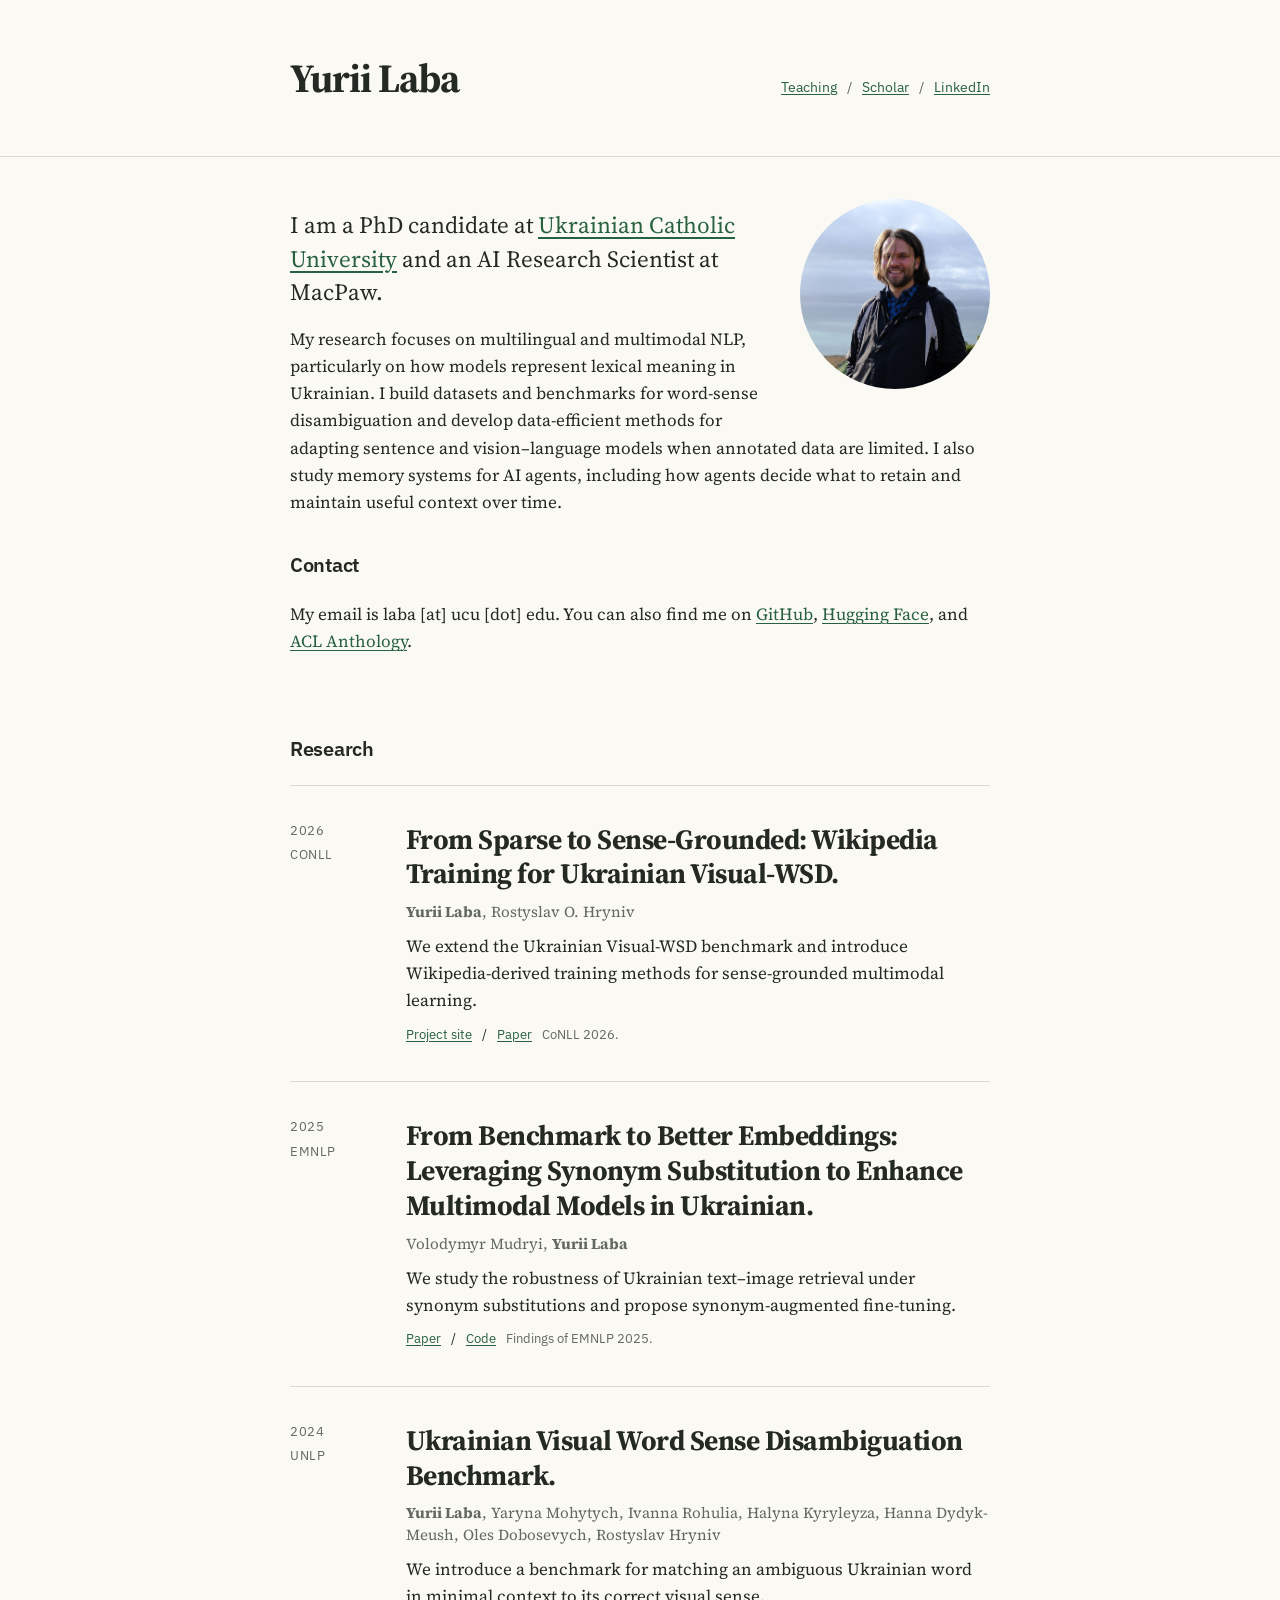
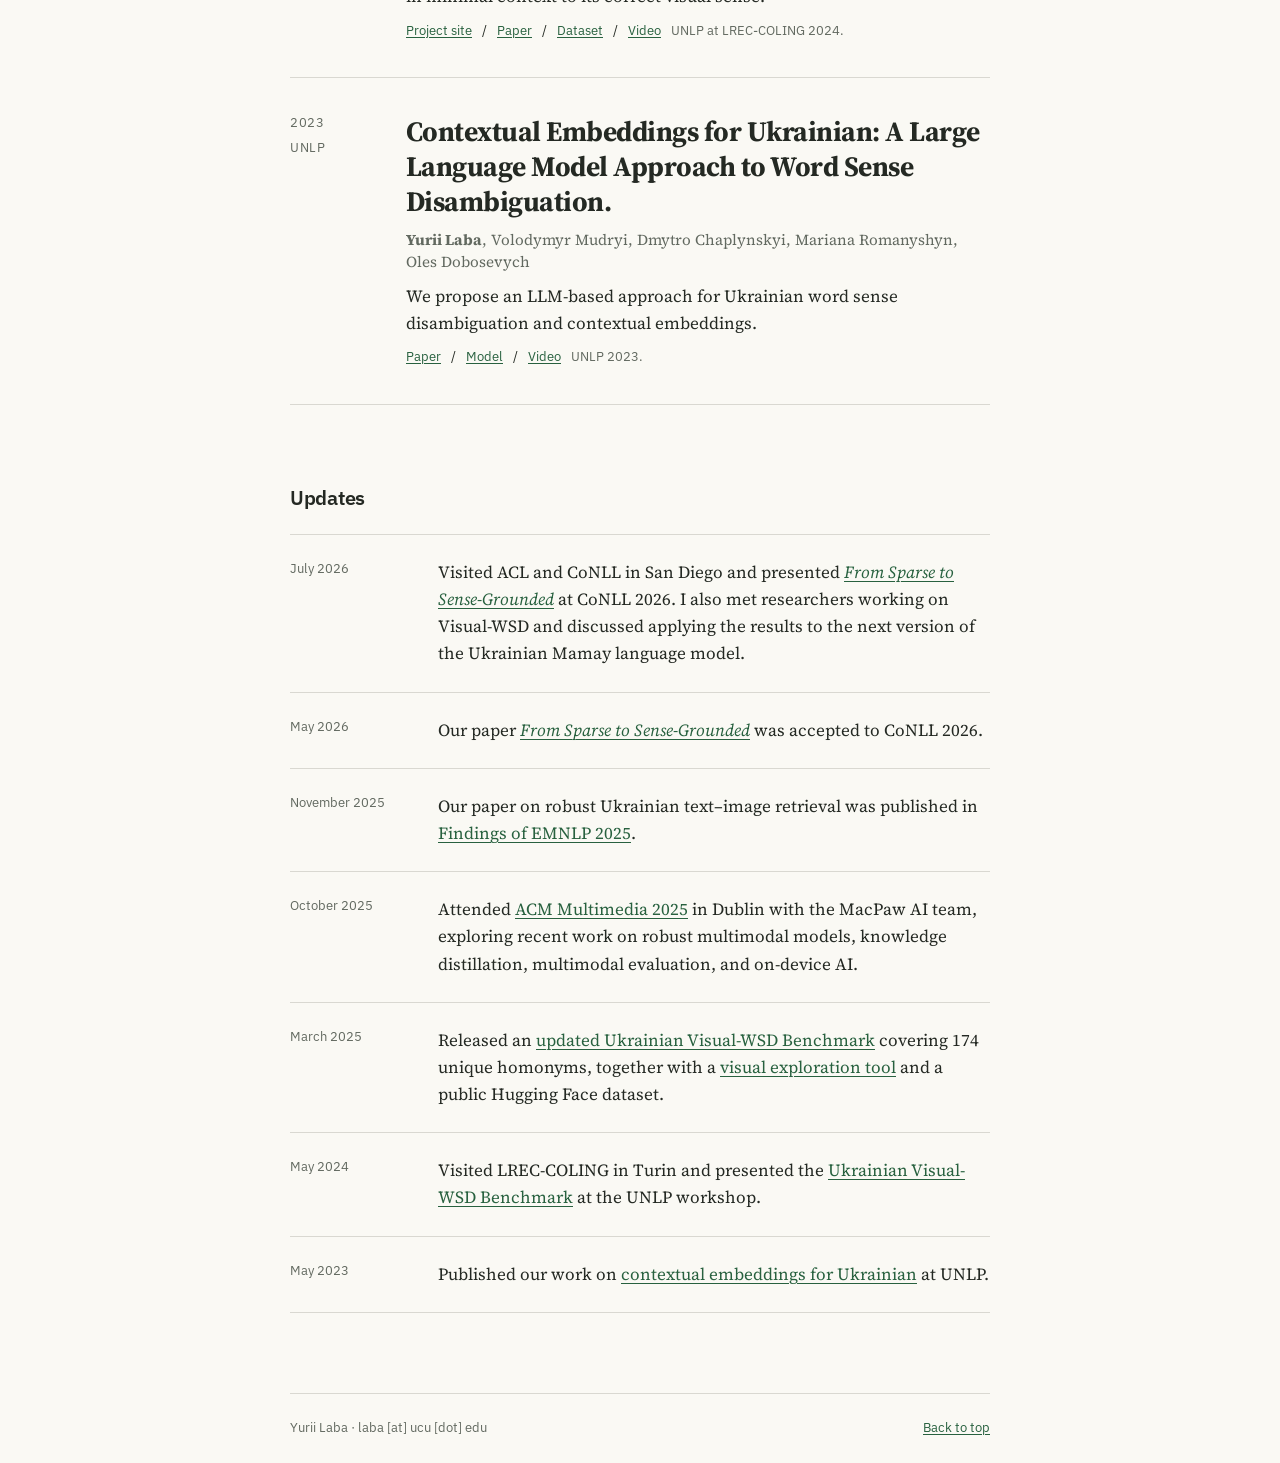
==== index.html @ 74da88cd "Build personal academic website" ====
<!doctype html>
<html lang="en">
  <head>
    <meta charset="utf-8">
    <meta name="viewport" content="width=device-width, initial-scale=1">
    <meta
      name="description"
      content="Yurii Laba — research in multilingual and multimodal NLP for Ukrainian and other low-resource languages."
    >
    <title>Yurii Laba</title>
    <link rel="icon" href="favicon.svg" type="image/svg+xml">
    <link rel="preconnect" href="https://fonts.googleapis.com">
    <link rel="preconnect" href="https://fonts.gstatic.com" crossorigin>
    <link
      href="https://fonts.googleapis.com/css2?family=IBM+Plex+Sans:wght@400;600&amp;family=Source+Serif+4:opsz,wght@8..60,400;8..60,700&amp;display=swap"
      rel="stylesheet"
    >
    <link rel="stylesheet" href="styles.css">
  </head>
  <body>
    <a class="skip-link" href="#main-content">Skip to content</a>

    <div class="wrapper">
      <header class="navbar container">
        <h1 class="author-name"><a href="/">Yurii Laba</a></h1>
        <nav aria-label="Main navigation">
          <a href="teaching.html">Teaching</a>
          <span aria-hidden="true">/</span>
          <a
            href="https://scholar.google.com/citations?user=FbZQ5okAAAAJ&amp;hl=en"
            target="_blank"
            rel="noreferrer"
          >Scholar</a>
          <span aria-hidden="true">/</span>
          <a href="https://www.linkedin.com/in/yura-laba/" target="_blank" rel="noreferrer">LinkedIn</a>
        </nav>
      </header>

      <hr>

      <main id="main-content" class="container content">
        <section id="about">
          <img
            class="profile-picture"
            src="yurii_laba.jpg"
            alt="Portrait of Yurii Laba"
            width="800"
            height="1200"
          >

          <p class="introduction">
            I am a PhD candidate at
            <a href="https://ucu.edu.ua/en/" target="_blank" rel="noreferrer">Ukrainian Catholic University</a>
            and an AI Research Scientist at MacPaw.
          </p>

          <p>
            My research focuses on multilingual and multimodal NLP, particularly
            on how models represent lexical meaning in Ukrainian. I build datasets
            and benchmarks for word-sense disambiguation and develop data-efficient
            methods for adapting sentence and vision–language models when annotated
            data are limited. I also study memory systems for AI agents, including
            how agents decide what to retain and maintain useful context over time.
          </p>

          <h2 id="contact">Contact</h2>
          <p>
            My email is laba [at] ucu [dot] edu. You can also find me on
            <a href="https://github.com/YuriiLaba" target="_blank" rel="noreferrer">GitHub</a>,
            <a href="https://huggingface.co/yuriilaba" target="_blank" rel="noreferrer">Hugging Face</a>,
            and
            <a href="https://aclanthology.org/people/yurii-laba/" target="_blank" rel="noreferrer">ACL Anthology</a>.
          </p>
        </section>

        <section id="research">
          <h2>Research</h2>

          <div class="publication-list">
            <article class="publication">
              <div class="publication-meta">
                <span>2026</span>
                <span>CoNLL</span>
              </div>
              <div class="publication-content">
                <h3>From Sparse to Sense-Grounded: Wikipedia Training for Ukrainian Visual-WSD.</h3>
                <p class="authors"><strong>Yurii Laba</strong>, Rostyslav O. Hryniv</p>
                <p>
                  We extend the Ukrainian Visual-WSD benchmark and introduce
                  Wikipedia-derived training methods for sense-grounded multimodal
                  learning.
                </p>
                <p class="publication-links">
                  <a href="https://ucuapps.github.io/ukrainian-vwsd-benchmark/" target="_blank" rel="noreferrer">Project site</a>
                  <span aria-hidden="true">/</span>
                  <a href="https://aclanthology.org/2026.conll-main.29/" target="_blank" rel="noreferrer">Paper</a>
                  <span class="venue">CoNLL 2026.</span>
                </p>
              </div>
            </article>

            <article class="publication">
              <div class="publication-meta">
                <span>2025</span>
                <span>EMNLP</span>
              </div>
              <div class="publication-content">
                <h3>From Benchmark to Better Embeddings: Leveraging Synonym Substitution to Enhance Multimodal Models in Ukrainian.</h3>
                <p class="authors">Volodymyr Mudryi, <strong>Yurii Laba</strong></p>
                <p>
                  We study the robustness of Ukrainian text–image retrieval under
                  synonym substitutions and propose synonym-augmented fine-tuning.
                </p>
                <p class="publication-links">
                  <a href="https://aclanthology.org/2025.findings-emnlp.1115/" target="_blank" rel="noreferrer">Paper</a>
                  <span aria-hidden="true">/</span>
                  <a href="https://github.com/YuriiLaba/UA-B2BE" target="_blank" rel="noreferrer">Code</a>
                  <span class="venue">Findings of EMNLP 2025.</span>
                </p>
              </div>
            </article>

            <article class="publication">
              <div class="publication-meta">
                <span>2024</span>
                <span>UNLP</span>
              </div>
              <div class="publication-content">
                <h3>Ukrainian Visual Word Sense Disambiguation Benchmark.</h3>
                <p class="authors">
                  <strong>Yurii Laba</strong>, Yaryna Mohytych, Ivanna Rohulia,
                  Halyna Kyryleyza, Hanna Dydyk-Meush, Oles Dobosevych,
                  Rostyslav Hryniv
                </p>
                <p>
                  We introduce a benchmark for matching an ambiguous Ukrainian word in
                  minimal context to its correct visual sense.
                </p>
                <p class="publication-links">
                  <a href="https://ucuapps.github.io/ukrainian-vwsd-benchmark/" target="_blank" rel="noreferrer">Project site</a>
                  <span aria-hidden="true">/</span>
                  <a href="https://aclanthology.org/2024.unlp-1.8/" target="_blank" rel="noreferrer">Paper</a>
                  <span aria-hidden="true">/</span>
                  <a
                    href="https://huggingface.co/datasets/yuriilaba/ukrainian-visual-wsd-benchmark"
                    target="_blank"
                    rel="noreferrer"
                  >Dataset</a>
                  <span aria-hidden="true">/</span>
                  <a href="https://www.youtube.com/watch?v=IOo0wvLa8kw" target="_blank" rel="noreferrer">Video</a>
                  <span class="venue">UNLP at LREC-COLING 2024.</span>
                </p>
              </div>
            </article>

            <article class="publication">
              <div class="publication-meta">
                <span>2023</span>
                <span>UNLP</span>
              </div>
              <div class="publication-content">
                <h3>Contextual Embeddings for Ukrainian: A Large Language Model Approach to Word Sense Disambiguation.</h3>
                <p class="authors">
                  <strong>Yurii Laba</strong>, Volodymyr Mudryi, Dmytro Chaplynskyi,
                  Mariana Romanyshyn, Oles Dobosevych
                </p>
                <p>
                  We propose an LLM-based approach for Ukrainian word sense
                  disambiguation and contextual embeddings.
                </p>
                <p class="publication-links">
                  <a href="https://aclanthology.org/2023.unlp-1.2/" target="_blank" rel="noreferrer">Paper</a>
                  <span aria-hidden="true">/</span>
                  <a href="https://huggingface.co/lang-uk/ukr-paraphrase-multilingual-mpnet-base" target="_blank" rel="noreferrer">Model</a>
                  <span aria-hidden="true">/</span>
                  <a href="https://www.youtube.com/watch?v=zJDRRmfCp4w" target="_blank" rel="noreferrer">Video</a>
                  <span class="venue">UNLP 2023.</span>
                </p>
              </div>
            </article>
          </div>
        </section>

        <section id="updates">
          <h2>Updates</h2>

          <div class="updates-list">
            <article class="update">
              <p class="update-date"><time datetime="2026-07">July 2026</time></p>
              <p>
                Visited ACL and CoNLL in San Diego and presented
                <a href="https://aclanthology.org/2026.conll-main.29/" target="_blank" rel="noreferrer"><em>From Sparse to Sense-Grounded</em></a>
                at CoNLL 2026. I also met researchers working on Visual-WSD and
                discussed applying the results to the next version of the Ukrainian
                Mamay language model.
              </p>
            </article>

            <article class="update">
              <p class="update-date"><time datetime="2026-05">May 2026</time></p>
              <p>
                Our paper
                <a href="https://aclanthology.org/2026.conll-main.29/" target="_blank" rel="noreferrer"><em>From Sparse to Sense-Grounded</em></a>
                was accepted to CoNLL 2026.
              </p>
            </article>

            <article class="update">
              <p class="update-date"><time datetime="2025-11">November 2025</time></p>
              <p>
                Our paper on robust Ukrainian text–image retrieval was published in
                <a href="https://aclanthology.org/2025.findings-emnlp.1115/" target="_blank" rel="noreferrer">Findings of EMNLP 2025</a>.
              </p>
            </article>

            <article class="update">
              <p class="update-date"><time datetime="2025-10">October 2025</time></p>
              <p>
                Attended
                <a
                  href="https://www.linkedin.com/feed/update/urn:li:activity:7391882638548103168/"
                  target="_blank"
                  rel="noreferrer"
                >ACM Multimedia 2025</a>
                in Dublin with the MacPaw AI team, exploring recent work on robust
                multimodal models, knowledge distillation, multimodal evaluation,
                and on-device AI.
              </p>
            </article>

            <article class="update">
              <p class="update-date"><time datetime="2025-03">March 2025</time></p>
              <p>
                Released an
                <a
                  href="https://www.linkedin.com/posts/yura-laba_multimodalai-nlp-benchmark-activity-7304489783584555008-KF_3"
                  target="_blank"
                  rel="noreferrer"
                >updated Ukrainian Visual-WSD Benchmark</a>
                covering 174 unique homonyms, together with a
                <a href="https://ucuapps.github.io/ukrainian-vwsd-benchmark/" target="_blank" rel="noreferrer">visual exploration tool</a>
                and a public Hugging Face dataset.
              </p>
            </article>

            <article class="update">
              <p class="update-date"><time datetime="2024-05">May 2024</time></p>
              <p>
                Visited LREC-COLING in Turin and presented the
                <a href="https://aclanthology.org/2024.unlp-1.8/" target="_blank" rel="noreferrer">Ukrainian Visual-WSD Benchmark</a>
                at the UNLP workshop.
              </p>
            </article>

            <article class="update">
              <p class="update-date"><time datetime="2023-05">May 2023</time></p>
              <p>
                Published our work on
                <a href="https://aclanthology.org/2023.unlp-1.2/" target="_blank" rel="noreferrer">contextual embeddings for Ukrainian</a>
                at UNLP.
              </p>
            </article>
          </div>
        </section>
      </main>

      <footer class="container site-footer">
        <p>Yurii Laba · laba [at] ucu [dot] edu</p>
        <a href="#main-content">Back to top</a>
      </footer>
    </div>
  </body>
</html>
---- styles.css ----
/* Hallmark · pre-emit critique: P5 H5 E5 S5 R5 V4
 * genre: editorial · tone: austere · macrostructure: Long Document
 * palette: forest-green on warm paper · nav: N9 edge-aligned · footer: Ft2 inline
 */

:root {
  --color-paper: #faf9f4;
  --color-ink: #242923;
  --color-muted: #626960;
  --color-accent: #28613f;
  --color-rule: #d9d8d1;
  --color-focus: #9e3f27;
  --font-display: "Source Serif 4", Georgia, serif;
  --font-body: "Source Serif 4", Georgia, serif;
  --font-interface: "IBM Plex Sans", Arial, sans-serif;
  --space-2xs: 0.375rem;
  --space-xs: 0.625rem;
  --space-sm: 1rem;
  --space-md: 1.5rem;
  --space-lg: 2.25rem;
  --space-xl: 3.5rem;
  --space-2xl: 5rem;
  --measure: 43.75rem;
}

html,
body {
  min-height: 100%;
  overflow-x: clip;
}

html {
  scroll-behavior: smooth;
}

body {
  margin: 0;
  color: var(--color-ink);
  background: var(--color-paper);
  font-family: var(--font-body);
  font-size: 1.0625rem;
  line-height: 1.6;
  text-rendering: optimizeLegibility;
}

a {
  color: var(--color-accent);
  text-decoration-thickness: 0.075em;
  text-underline-offset: 0.16em;
}

a:hover {
  text-decoration-thickness: 0.12em;
}

a:focus-visible {
  outline: 0.16rem solid var(--color-focus);
  outline-offset: 0.22rem;
  border-radius: 0.05rem;
}

.skip-link {
  position: fixed;
  z-index: 10;
  inset-block-start: var(--space-sm);
  inset-inline-start: var(--space-sm);
  padding: var(--space-xs) var(--space-sm);
  color: var(--color-paper);
  background: var(--color-ink);
  font-family: var(--font-interface);
  font-size: 0.875rem;
  transform: translateY(-200%);
}

.skip-link:focus {
  transform: translateY(0);
}

.wrapper {
  min-height: 100%;
}

.container {
  width: min(var(--measure), calc(100% - 2rem));
  margin-inline: auto;
}

.navbar {
  display: flex;
  flex-direction: column;
  align-items: flex-start;
  gap: var(--space-sm);
  padding-block: var(--space-lg);
}

.author-name {
  min-width: 0;
  margin: 0;
  font-family: var(--font-display);
  font-size: clamp(2rem, 8vw, 2.5rem);
  font-weight: 700;
  line-height: 1.1;
  letter-spacing: -0.025em;
  overflow-wrap: anywhere;
}

.author-name a {
  color: var(--color-ink);
  text-decoration: none;
}

nav {
  display: flex;
  flex-wrap: wrap;
  align-items: center;
  gap: var(--space-xs);
  color: var(--color-muted);
  font-family: var(--font-interface);
  font-size: 0.875rem;
}

nav a {
  white-space: nowrap;
}

nav a[aria-current="page"] {
  color: var(--color-ink);
  text-decoration: underline;
  text-decoration-color: var(--color-rule);
  text-decoration-thickness: 0.12em;
}

nav span {
  color: var(--color-muted);
  user-select: none;
}

hr {
  height: 0;
  margin: 0;
  border: 0;
  border-block-start: 1px solid var(--color-rule);
}

.content {
  padding-block: var(--space-lg) var(--space-2xl);
}

.content section {
  scroll-margin-block-start: var(--space-lg);
}

.content section + section {
  margin-block-start: var(--space-2xl);
}

.content p {
  margin-block: var(--space-sm);
}

h2 {
  margin: 0 0 var(--space-md);
  font-family: var(--font-interface);
  font-size: 1.25rem;
  font-style: normal;
  font-weight: 600;
  line-height: 1.25;
  letter-spacing: -0.015em;
}

.introduction {
  font-size: clamp(1.2rem, 4.4vw, 1.45rem);
  line-height: 1.45;
}

.profile-picture {
  display: block;
  width: 10rem;
  height: 10rem;
  margin: 0 auto var(--space-lg);
  object-fit: cover;
  object-position: 50% 23%;
  border-radius: 50%;
}

#contact {
  margin-block-start: var(--space-lg);
}

.publication-list {
  border-block-start: 1px solid var(--color-rule);
}

.publication {
  display: grid;
  grid-template-columns: minmax(0, 1fr);
  gap: var(--space-sm);
  padding-block: var(--space-lg);
  border-block-end: 1px solid var(--color-rule);
}

.publication-meta {
  display: flex;
  justify-content: space-between;
  color: var(--color-muted);
  font-family: var(--font-interface);
  font-size: 0.8125rem;
  font-variant-numeric: tabular-nums;
  line-height: 1.4;
  text-transform: uppercase;
  letter-spacing: 0.045em;
}

.publication-content {
  min-width: 0;
}

.publication h3 {
  margin: 0;
  font-family: var(--font-display);
  font-size: clamp(1.35rem, 5vw, 1.75rem);
  font-style: normal;
  font-weight: 700;
  line-height: 1.24;
  letter-spacing: -0.018em;
  overflow-wrap: anywhere;
}

.publication-content p {
  margin-block: var(--space-xs) 0;
}

.authors {
  color: var(--color-muted);
  font-size: 0.95rem;
  line-height: 1.45;
}

.publication-links {
  display: flex;
  flex-wrap: wrap;
  gap: var(--space-2xs) var(--space-xs);
  align-items: baseline;
  font-family: var(--font-interface);
  font-size: 0.8125rem;
}

.publication-links a {
  white-space: nowrap;
}

.venue {
  color: var(--color-muted);
  font-style: normal;
}

.updates-list {
  border-block-start: 1px solid var(--color-rule);
}

.update {
  display: grid;
  grid-template-columns: minmax(0, 1fr);
  gap: var(--space-2xs);
  padding-block: var(--space-md);
  border-block-end: 1px solid var(--color-rule);
}

.update p {
  margin: 0;
}

.update-date {
  color: var(--color-muted);
  font-family: var(--font-interface);
  font-size: 0.8125rem;
  font-variant-numeric: tabular-nums;
}

.site-footer {
  display: flex;
  flex-wrap: wrap;
  justify-content: space-between;
  gap: var(--space-sm);
  padding-block: var(--space-md);
  border-block-start: 1px solid var(--color-rule);
  color: var(--color-muted);
  font-family: var(--font-interface);
  font-size: 0.8125rem;
}

.site-footer p {
  margin: 0;
}

.site-footer a {
  white-space: nowrap;
}

.page-title {
  margin-block-end: var(--space-sm);
  font-family: var(--font-display);
  font-size: clamp(2.25rem, 9vw, 3.5rem);
  font-weight: 700;
  line-height: 1.08;
  letter-spacing: -0.03em;
  overflow-wrap: anywhere;
}

.page-introduction {
  max-width: 36rem;
  font-size: clamp(1.15rem, 4.4vw, 1.4rem);
  line-height: 1.5;
}

.course {
  margin-block-start: var(--space-2xl);
}

.course-heading {
  margin-block-end: var(--space-md);
}

.course-heading h2 {
  margin-block-end: var(--space-2xs);
}

.course-meta {
  margin: 0;
  color: var(--color-muted);
  font-family: var(--font-interface);
  font-size: 0.875rem;
}

.teaching-list {
  border-block-start: 1px solid var(--color-rule);
}

.teaching-item {
  display: grid;
  grid-template-columns: minmax(0, 1fr);
  gap: var(--space-sm);
  padding-block: var(--space-lg);
  border-block-end: 1px solid var(--color-rule);
}

.teaching-kind {
  display: flex;
  justify-content: space-between;
  color: var(--color-muted);
  font-family: var(--font-interface);
  font-size: 0.8125rem;
  font-variant-numeric: tabular-nums;
  line-height: 1.4;
  text-transform: uppercase;
  letter-spacing: 0.045em;
}

.teaching-content {
  min-width: 0;
}

.teaching-content h3 {
  margin: 0;
  font-family: var(--font-display);
  font-size: clamp(1.35rem, 5vw, 1.75rem);
  font-style: normal;
  font-weight: 700;
  line-height: 1.24;
  letter-spacing: -0.018em;
  overflow-wrap: anywhere;
}

.teaching-content p {
  margin-block: var(--space-xs) 0;
}

.teaching-links {
  display: flex;
  flex-wrap: wrap;
  gap: var(--space-2xs) var(--space-xs);
  align-items: baseline;
  font-family: var(--font-interface);
  font-size: 0.8125rem;
}

.teaching-links a {
  white-space: nowrap;
}

@media (min-width: 30rem) {
  .profile-picture {
    float: inline-end;
    width: 11.875rem;
    height: 11.875rem;
    margin: -0.625rem 0 var(--space-md) var(--space-lg);
  }
}

@media (min-width: 40rem) {
  .navbar {
    flex-direction: row;
    align-items: baseline;
    justify-content: space-between;
    gap: var(--space-lg);
    padding-block: var(--space-xl);
  }

  nav {
    justify-content: flex-end;
  }

  .content {
    padding-block-start: var(--space-lg);
  }

  .publication {
    grid-template-columns: 5rem minmax(0, 1fr);
    gap: var(--space-lg);
  }

  .publication-meta {
    flex-direction: column;
    justify-content: flex-start;
    gap: var(--space-2xs);
  }

  .update {
    grid-template-columns: 7rem minmax(0, 1fr);
    gap: var(--space-lg);
  }

  .teaching-item {
    grid-template-columns: 5rem minmax(0, 1fr);
    gap: var(--space-lg);
  }

  .teaching-kind {
    flex-direction: column;
    justify-content: flex-start;
    gap: var(--space-2xs);
  }
}

@media (prefers-reduced-motion: reduce) {
  html {
    scroll-behavior: auto;
  }
}
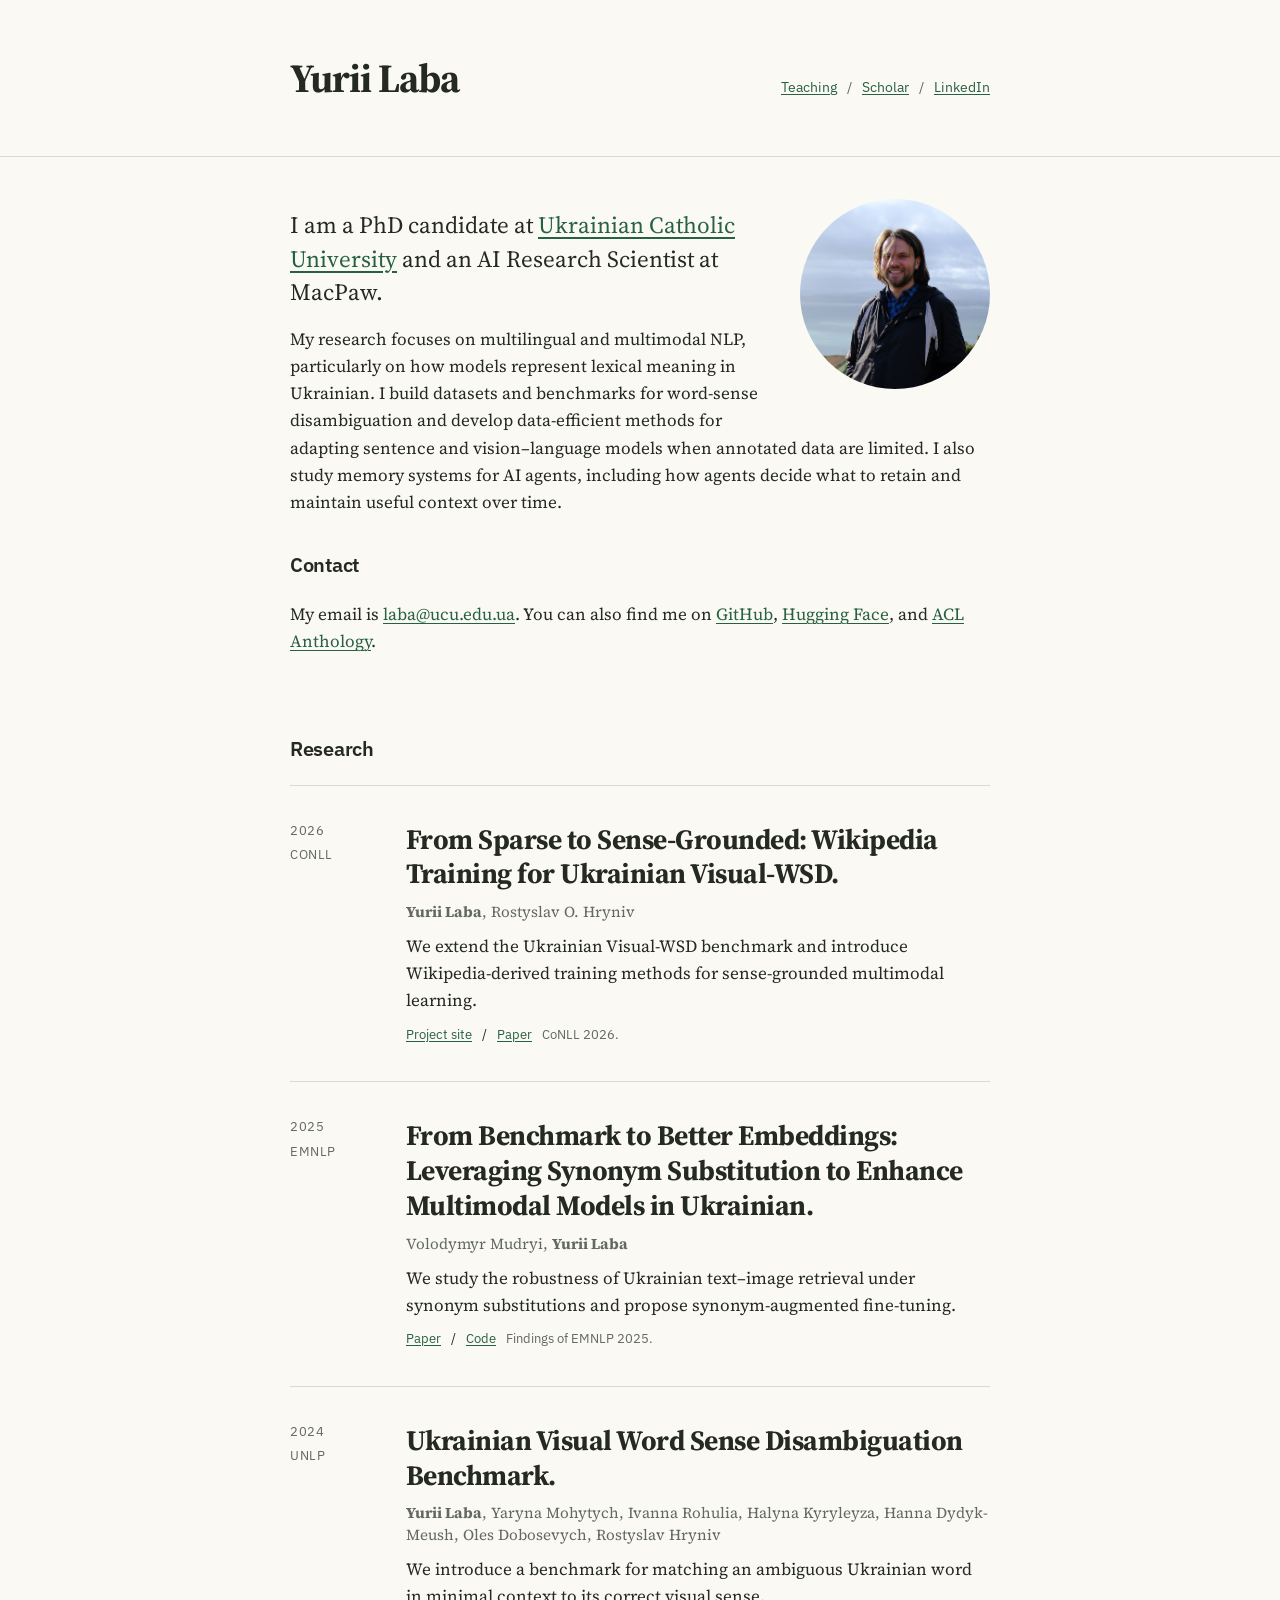
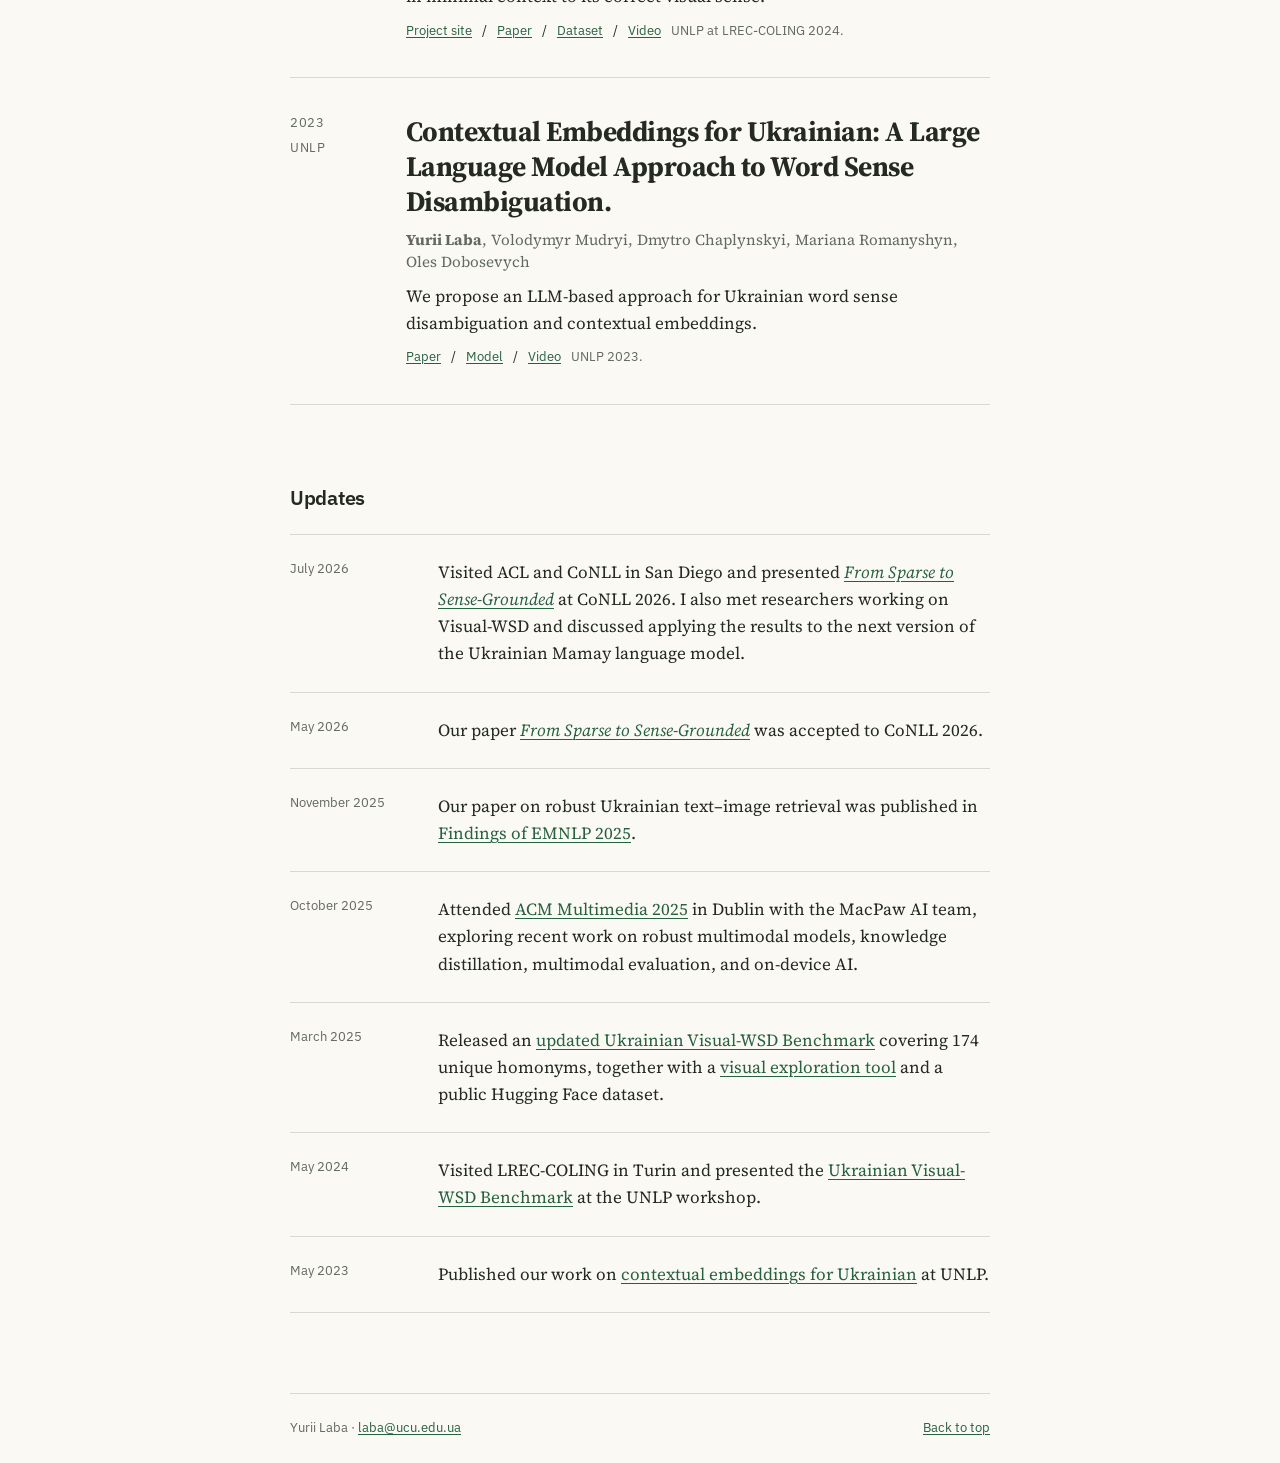
==== commit 116a8e7d: "fixed email" ====
--- a/index.html
+++ b/index.html
@@ -65,7 +65,7 @@
 
           <h2 id="contact">Contact</h2>
           <p>
-            My email is laba [at] ucu [dot] edu. You can also find me on
+            My email is <a href="mailto:laba@ucu.edu.ua">laba@ucu.edu.ua</a>. You can also find me on
             <a href="https://github.com/YuriiLaba" target="_blank" rel="noreferrer">GitHub</a>,
             <a href="https://huggingface.co/yuriilaba" target="_blank" rel="noreferrer">Hugging Face</a>,
             and
@@ -265,7 +265,7 @@
       </main>
 
       <footer class="container site-footer">
-        <p>Yurii Laba · laba [at] ucu [dot] edu</p>
+        <p>Yurii Laba · <a href="mailto:laba@ucu.edu.ua">laba@ucu.edu.ua</a></p>
         <a href="#main-content">Back to top</a>
       </footer>
     </div>
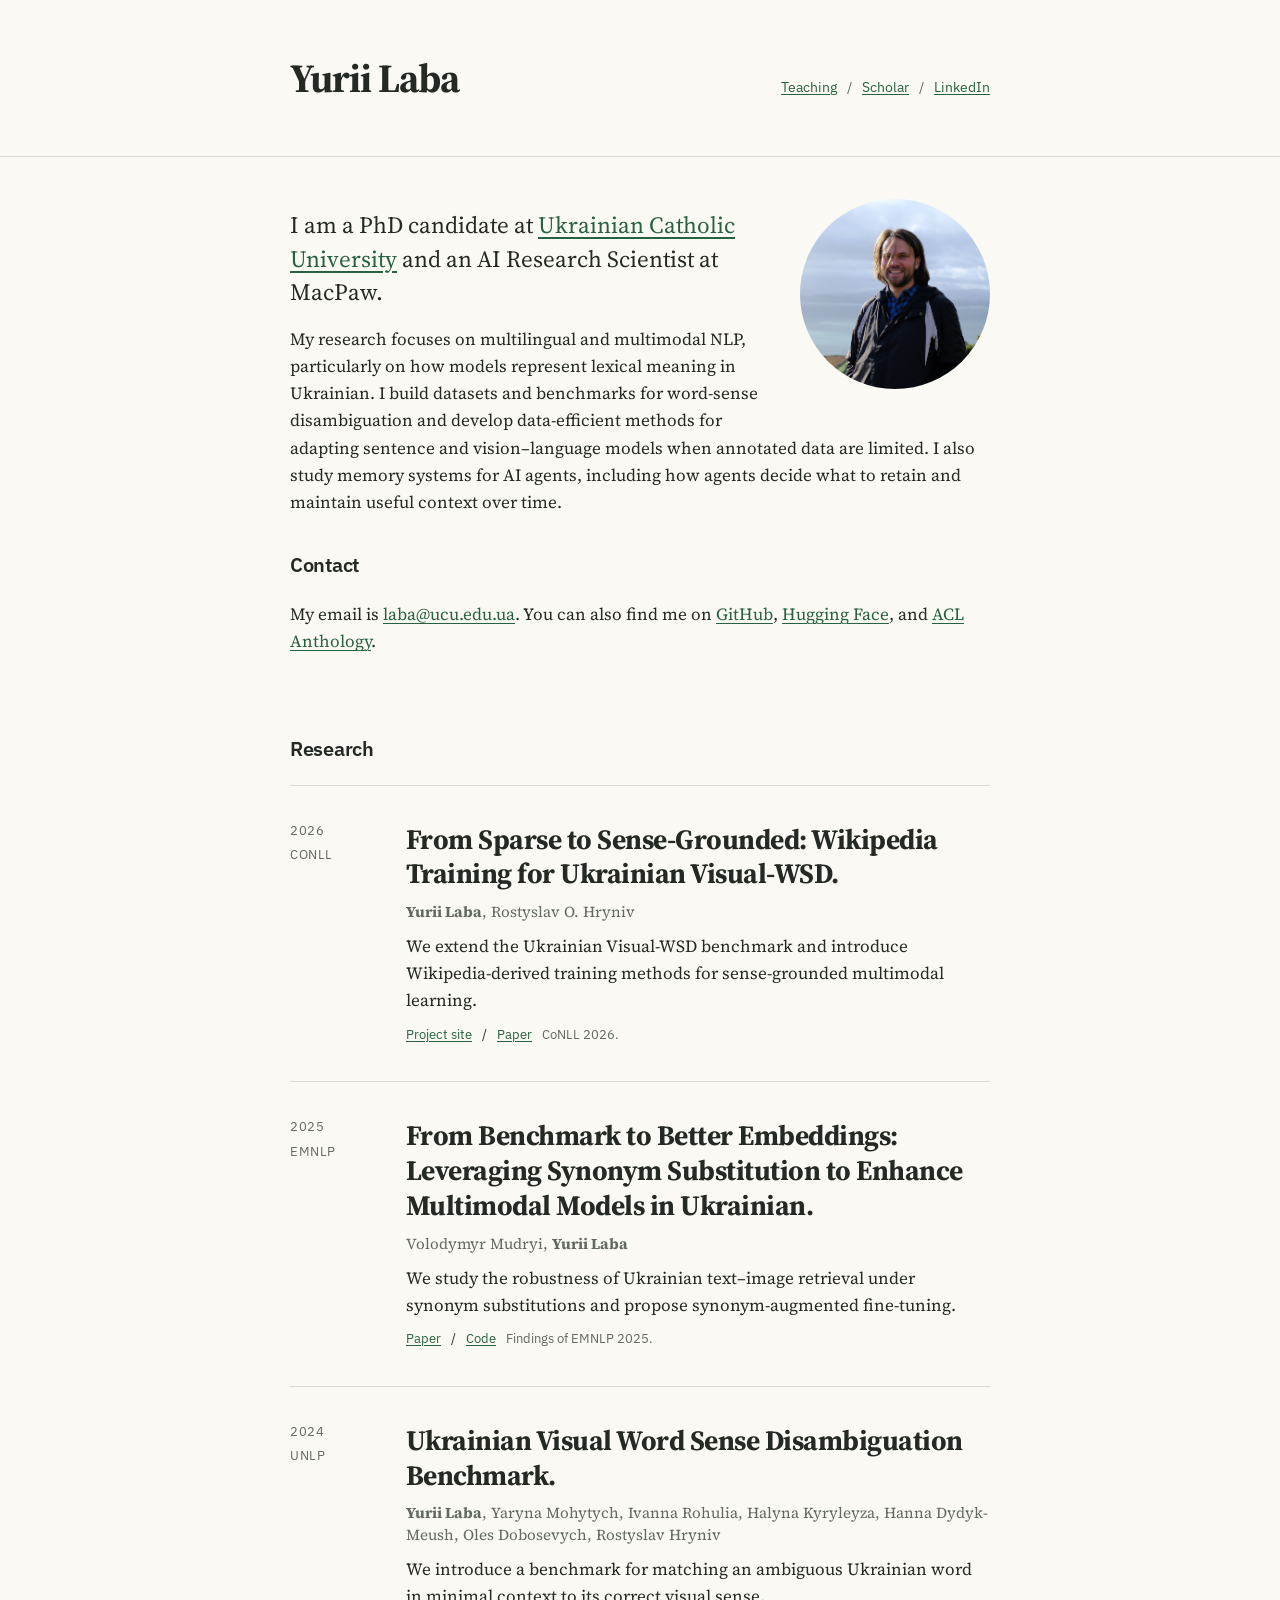
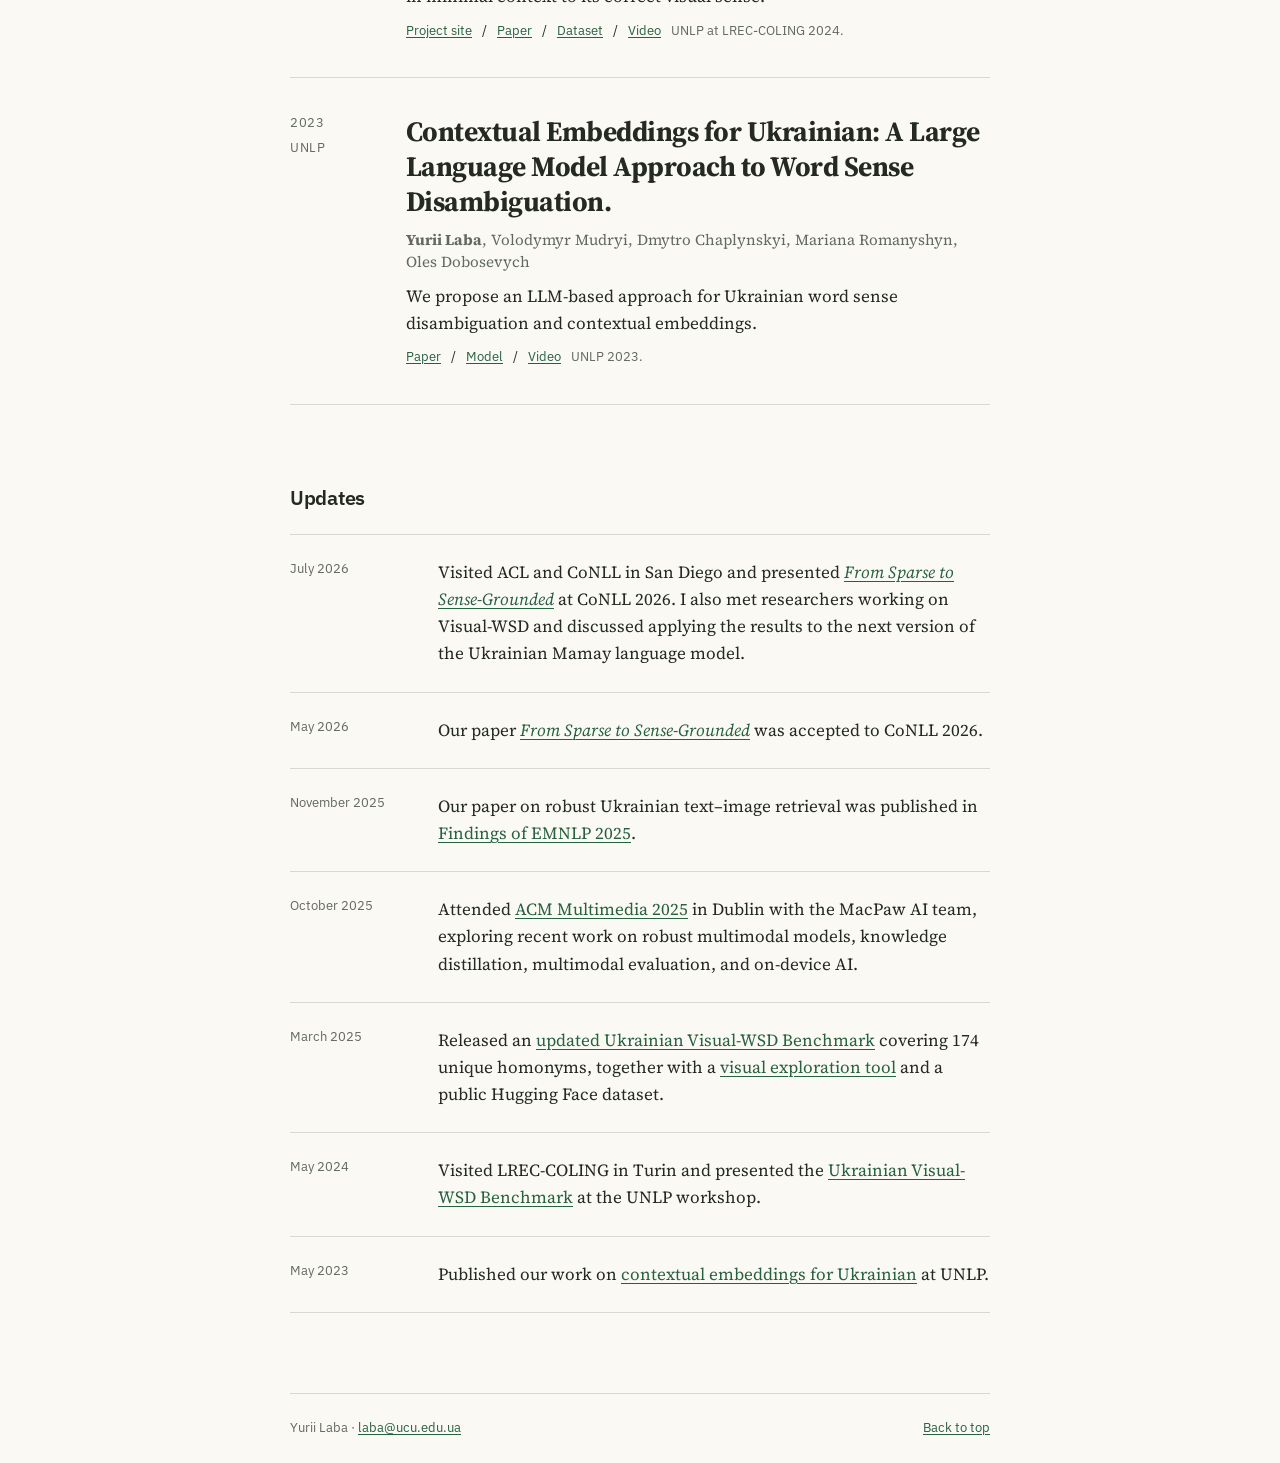
==== commit 271487b6: "fixed preview image" ====
--- a/index.html
+++ b/index.html
@@ -7,6 +7,25 @@
       name="description"
       content="Yurii Laba — research in multilingual and multimodal NLP for Ukrainian and other low-resource languages."
     >
+    <meta property="og:type" content="profile">
+    <meta property="og:title" content="Yurii Laba">
+    <meta
+      property="og:description"
+      content="Research in multilingual and multimodal NLP, lexical meaning in Ukrainian, and memory systems for AI agents."
+    >
+    <meta property="og:url" content="https://yuriilaba.github.io/">
+    <meta property="og:image" content="https://yuriilaba.github.io/yurii_laba.jpg">
+    <meta property="og:image:width" content="3265">
+    <meta property="og:image:height" content="4898">
+    <meta property="og:image:alt" content="Portrait of Yurii Laba">
+    <meta name="twitter:card" content="summary_large_image">
+    <meta name="twitter:title" content="Yurii Laba">
+    <meta
+      name="twitter:description"
+      content="Research in multilingual and multimodal NLP, lexical meaning in Ukrainian, and memory systems for AI agents."
+    >
+    <meta name="twitter:image" content="https://yuriilaba.github.io/yurii_laba.jpg">
+    <meta name="twitter:image:alt" content="Portrait of Yurii Laba">
     <title>Yurii Laba</title>
     <link rel="icon" href="favicon.svg" type="image/svg+xml">
     <link rel="preconnect" href="https://fonts.googleapis.com">
